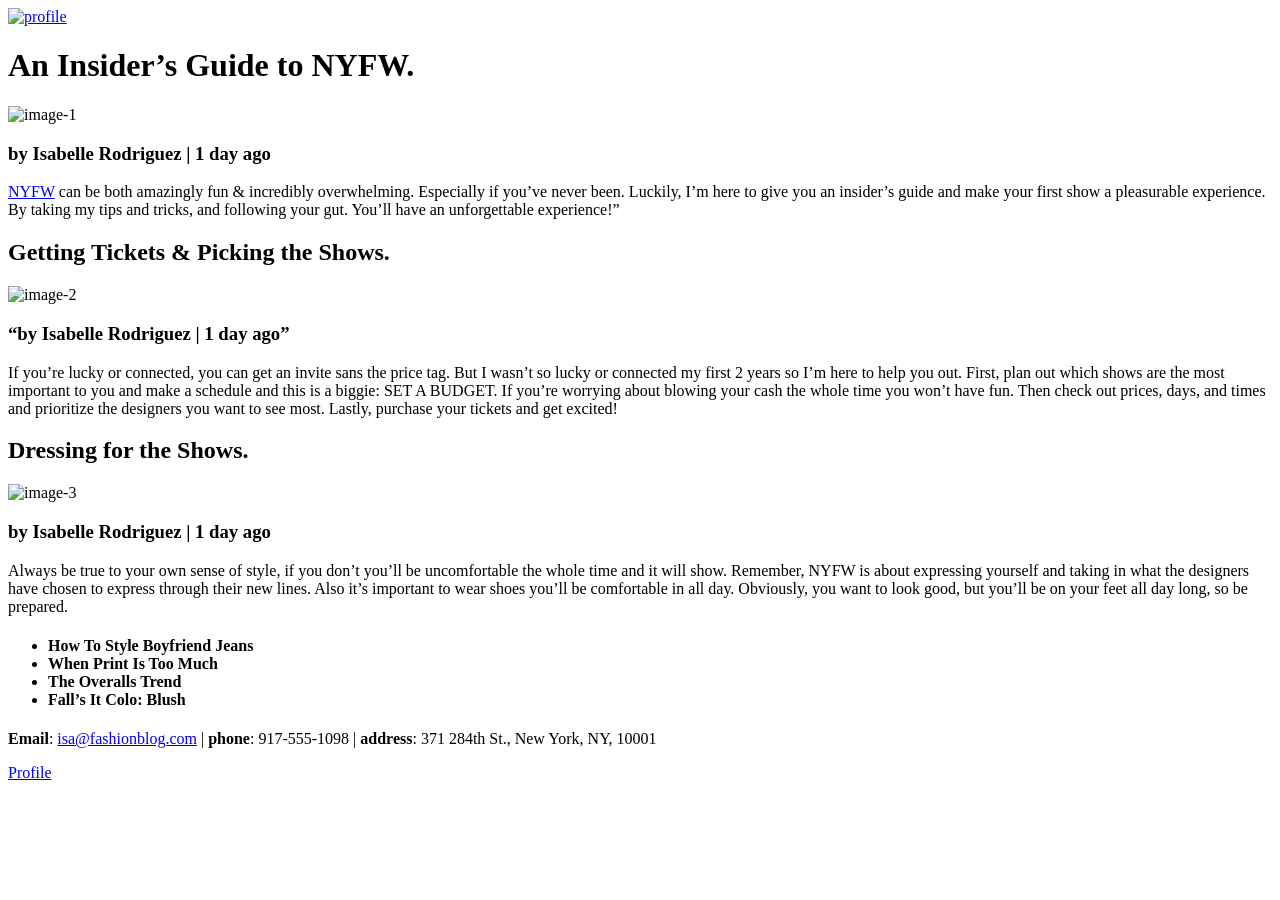
==== Fashion/index.html @ 3c7c3872 "Add files via upload" ====
<!DOCTYPE html>
<html lang="en">
<head>
    <meta charset="UTF-8">
    <meta name="viewport" content="width=device-width, initial-scale=1.0">
    <title>Everyday with si Isa</title>
</head>
<body>
    <a href="#contact">
    <img src="https://raw.githubusercontent.com/cbatuic/fashion-blog/main/profile.jpg" alt="profile">
    </a>
    <h1>An Insider’s Guide to NYFW.</h1>
    <img src="https://raw.githubusercontent.com/cbatuic/fashion-blog/main/image-one.jpeg" alt="image-1">
    <h3>by Isabelle Rodriguez | 1 day ago</h3>

    <p><a href = "https://en.wikipedia.org/wiki/New_York_Fashion_Week." target = "_blank" >NYFW</a> can be both amazingly fun & incredibly
        overwhelming. Especially if you’ve never been. Luckily, I’m here to give you an insider’s guide and
        make your first show a pleasurable experience. By taking my tips and tricks, and following your
        gut. You’ll have an unforgettable experience!”</p>
    <h2>Getting Tickets & Picking the Shows.</h2>
    <img src="https://raw.githubusercontent.com/cbatuic/fashion-blog/main/image-two.jpeg" alt="image-2">
    <h3>“by Isabelle Rodriguez | 1 day ago”</h3>
    <p>If you’re lucky or connected, you can get an invite sans the price tag. But I wasn’t so lucky or
        connected my first 2 years so I’m here to help you out. First, plan out which shows are the most
        important to you and make a schedule and this is a biggie: SET A BUDGET. If you’re worrying
        about blowing your cash the whole time you won’t have fun. Then check out prices, days, and
        times and prioritize the designers you want to see most. Lastly, purchase your tickets and get
        excited!</p>
    <h2>Dressing for the Shows.</h2>  
    <img src="https://raw.githubusercontent.com/cbatuic/fashion-blog/main/image-three.jpeg" alt="image-3">
    <h3>by Isabelle Rodriguez | 1 day ago</h3>
    <p>Always be true to your own sense of
        style, if you don’t you’ll be uncomfortable the whole time and it will show. Remember, NYFW is
        about expressing yourself and taking in what the designers have chosen to express through their
        new lines. Also it’s important to wear shoes you’ll be comfortable in all day. Obviously, you want to
        look good, but you’ll be on your feet all day long, so be prepared.
    </p>
    <h4>
        <ul>
            <li>How To Style Boyfriend Jeans</li>
            <li>When Print Is Too Much</li>
            <li>The Overalls Trend</li>
            <li>Fall’s It Colo: Blush</li>
        </ul>
    </h4>
    
</body>
<div id = 'contact'>
    <p><strong>Email</strong>: <a href="isa@fashionblog.com">isa@fashionblog.com</a> | <strong>phone</strong>: 917-555-1098 | <strong>address</strong>: 371 284th St., New York, NY,
        10001</p>
    <a href="Profile.html">Profile</a>
</div>
</html>
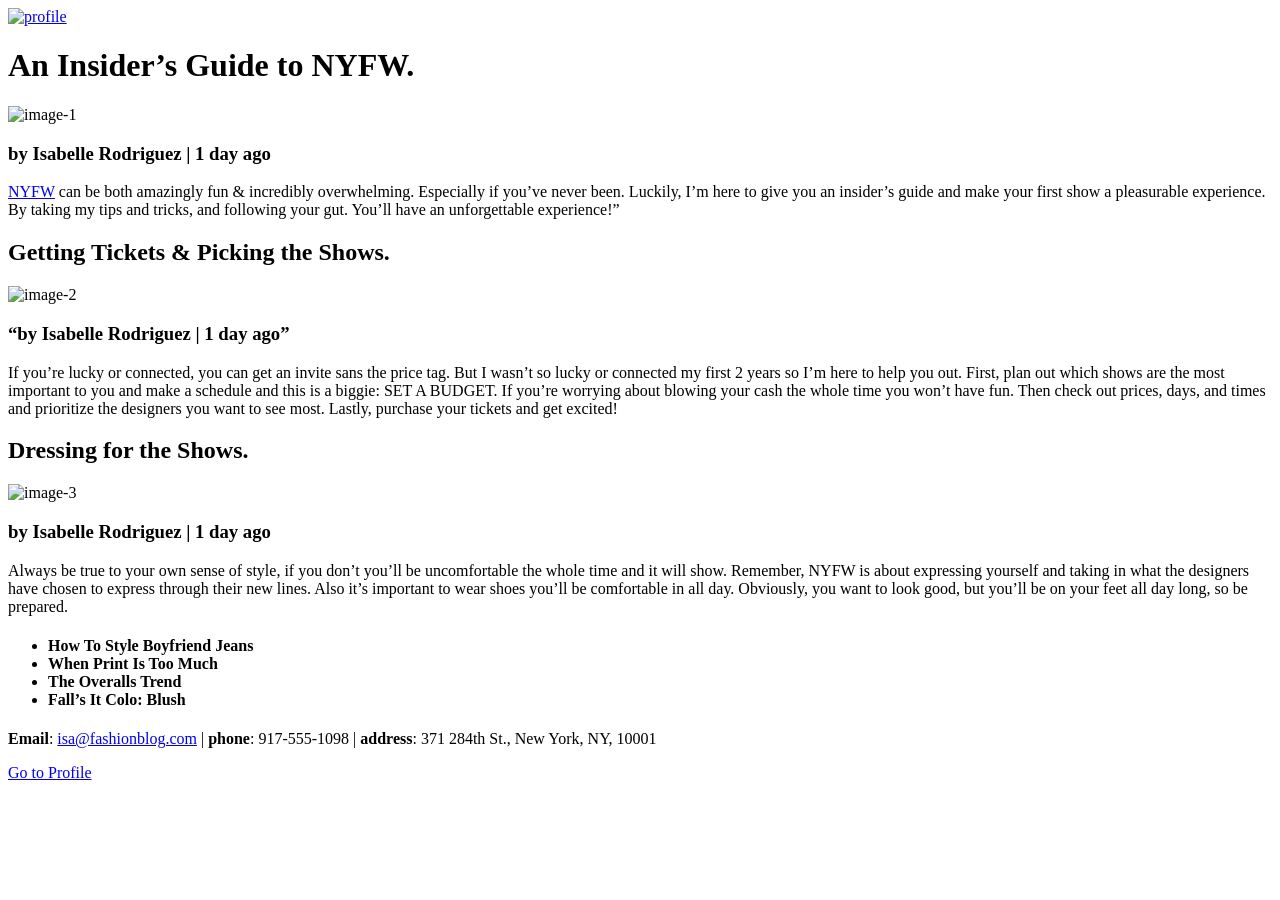
==== commit 18395c99: "Update index.html" ====
--- a/Fashion/index.html
+++ b/Fashion/index.html
@@ -48,6 +48,6 @@
 <div id = 'contact'>
     <p><strong>Email</strong>: <a href="isa@fashionblog.com">isa@fashionblog.com</a> | <strong>phone</strong>: 917-555-1098 | <strong>address</strong>: 371 284th St., New York, NY,
         10001</p>
-    <a href="Profile.html">Profile</a>
+    <a href="https://github.com/gwnzasha/gwnzasha.github.io">Go to Profile</a>
 </div>
-</html>+</html>
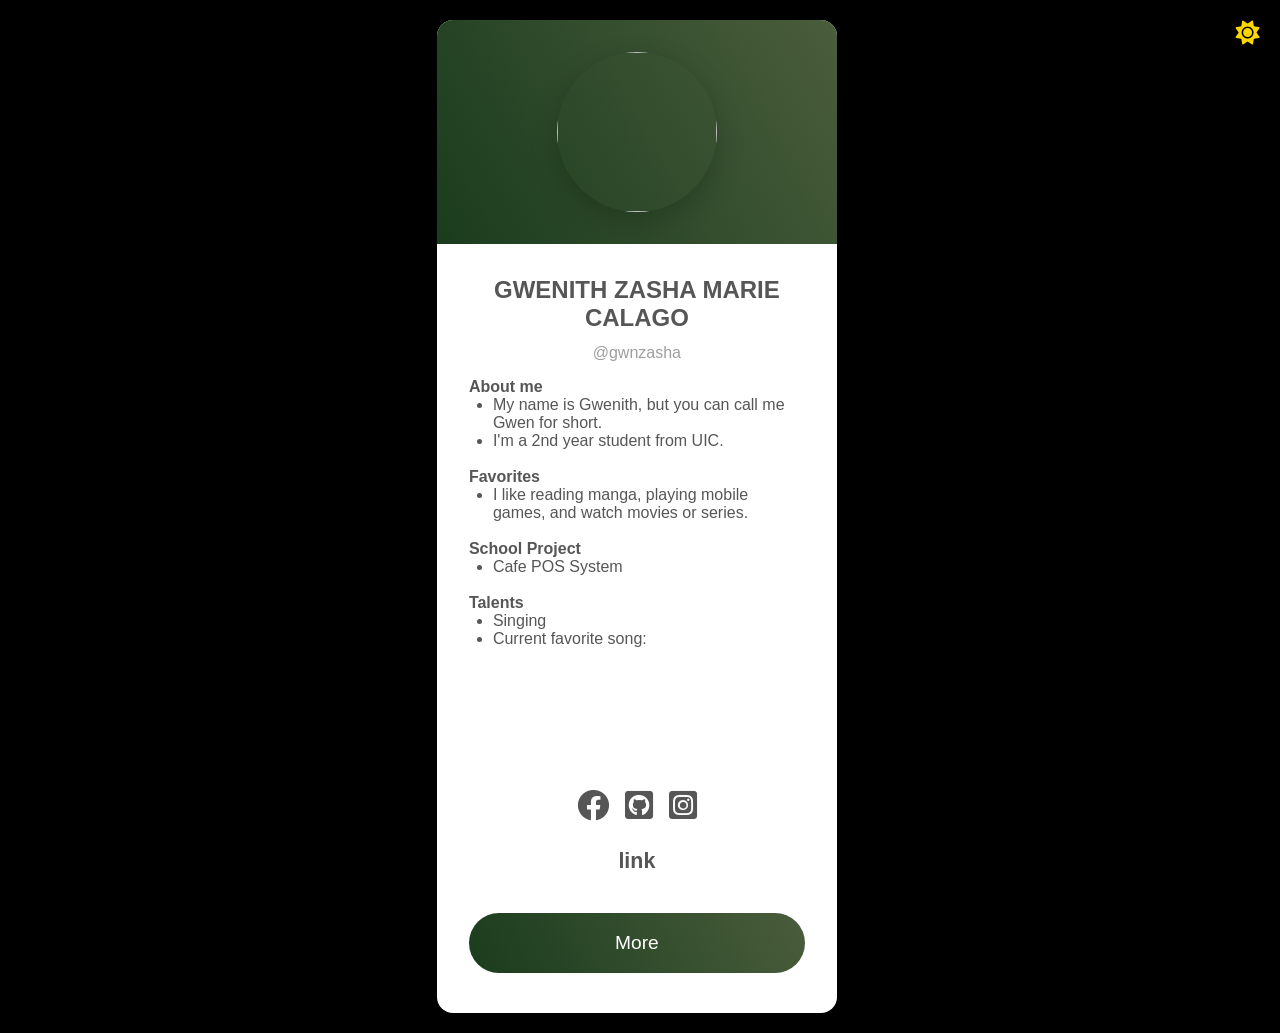
==== commit f337350f: "Add files via upload" ====
--- a/Fashion/index.html
+++ b/Fashion/index.html
@@ -3,51 +3,392 @@
 <head>
     <meta charset="UTF-8">
     <meta name="viewport" content="width=device-width, initial-scale=1.0">
-    <title>Everyday with si Isa</title>
+    <title>My Profile</title>
+    
+    <link rel="stylesheet" href="https://cdnjs.cloudflare.com/ajax/libs/font-awesome/6.0.0-beta3/css/all.min.css">
+<style>
+  * {
+    margin: 0;
+    padding: 0;
+    box-sizing: border-box;
+}
+/* Define CSS variables for light and dark modes */
+:root {
+    --background-light: #ffffff;
+    --background-dark: #000000;
+    --text-light: #000000;
+    --text-dark: #ffffff;
+    --container-light: #ffffff;
+    --container-dark: #333333;
+    --link-light: #565656;
+    --link-dark: #cccccc;
+    --button-bg-light: #1a3c1d;
+    --button-bg-dark: #4a5d3c;
+}
+
+/* Apply light mode colors */
+body {
+    background-color: var(--background-light);
+    color: var(--text-light);
+}
+
+.container {
+    background-color: var(--container-light);
+}
+
+.image {
+    background-image: linear-gradient(60deg, var(--button-bg-light), var(--button-bg-dark));
+}
+
+.content {
+    color: var(--text-light);
+}
+
+a {
+    color: var(--link-light);
+}
+
+.effect {
+    background-image: linear-gradient(60deg, var(--button-bg-light), var(--button-bg-dark));
+    color: var(--text-light);
+}
+
+/* Dark mode styles */
+[data-theme='dark'] body {
+    background-color: var(--background-dark);
+    color: var(--text-dark);
+}
+
+[data-theme='dark'] .container {
+    background-color: var(--container-dark);
+}
+
+[data-theme='dark'] .image {
+    background-image: linear-gradient(60deg, var(--button-bg-dark), var(--button-bg-dark));
+}
+
+[data-theme='dark'] .content {
+    color: var(--text-dark);
+}
+
+[data-theme='dark'] a {
+    color: var(--link-dark);
+}
+
+[data-theme='dark'] .effect {
+    background-image: linear-gradient(60deg, var(--button-bg-dark), var(--button-bg-dark));
+    color: var(--text-dark);
+}
+
+
+body {
+    display: flex;
+    justify-content: center;
+    align-items: flex-start;
+    padding: 20px; 
+    margin: 0; 
+    overflow: auto; /* Allow vertical scrolling */
+    position: relative; 
+    background-color: rgb(0, 0, 0);
+}
+body::before {
+    content: "";
+    position: absolute;
+    top: 0;
+    left: 0;
+    width: 100%;
+    height: 100%;
+    background: url('download.jfif') no-repeat center center fixed;
+    background-size: cover;
+    filter: blur(8px); /* Adjust the blur effect */
+    z-index: -1; 
+}
+
+.spotify-embed {
+    width: 100%; 
+    max-width: 300px;
+    height: 80px; 
+    margin: 1em auto; 
+}
+
+.container {
+    width: 100%;
+    max-width: 25em;
+    background-color: rgb(255, 255, 255);
+    overflow: hidden;
+    border-radius: 1em;
+    text-align: center;
+    font-family: 'Open Sans Condensed', sans-serif;
+    font-size: 1em;
+    box-shadow: 0 0.6em 1.8em rgba(0, 0, 0, 0.2); 
+}
+
+.image {
+    padding: 2em 0;
+    background-image: linear-gradient(60deg, #1a3c1d, #4a5d3c);
+    display: flex;
+    justify-content: center;
+    align-items: center;
+    position: relative;
+}
+
+.image img {
+    width: 10em; 
+    height: 10em; 
+    border-radius: 50%;
+    box-shadow: 0 0.6em 1.8em rgba(0, 0, 0, 0.2); 
+    object-fit: cover;
+}
+
+.content {
+    color: #565656;
+    padding: 2em; 
+    text-align: left; 
+}
+
+.name {
+    font-size: 1.5em;
+    text-transform: uppercase;
+    text-align: center; 
+}
+
+.username {
+    font-size: 1em;
+    color: #9e9e9e;
+    text-align: center;
+}
+
+.deets {
+    margin: 1em 0; 
+}
+
+h5 {
+    margin-bottom: 0.5em; 
+}
+
+ul {
+    list-style: disc; 
+    margin-left: 1.5em;
+    padding-left: 0; 
+}
+
+.links {
+    display: flex;
+    justify-content: center;
+    gap: 1em; /* Add gap between icons */
+    margin: 1.5em 0;
+}
+
+a {
+    text-decoration: none;
+    color: #565656;
+    transition: all 0.3s;
+    font-size: 2em;
+}
+
+.insta:hover {
+    color: rgb(255, 70, 101);
+    transform: scale(1.2); 
+}
+
+.git:hover {
+    color: rgb(0, 0, 0);
+    transform: scale(1.2); 
+}
+
+.facebook:hover {
+    color: rgb(4, 0, 255);
+    transform: scale(1.2); 
+}
+
+.details {
+    margin-bottom: 1.8em;
+    text-align: center; 
+}
+
+.effect {
+    text-align: center;
+    display: inline-block;
+    position: relative;
+    text-decoration: none;
+    color: white; 
+    text-transform: capitalize;
+    width: 100%;
+    background-image: linear-gradient(60deg, #1a3c1d, #4a5d3c);
+    font-size: 1.2em;
+    padding: 1em 3em;
+    border-radius: 5em;
+    overflow: hidden;
+    transition: all 0.3s; 
+}
+
+.effect.effect-4:before {
+    content: "\f2b6";
+    font-family: FontAwesome;
+    display: flex;
+    align-items: center;
+    justify-content: center;
+    position: absolute;
+    top: 0;
+    left: 0;
+    width: 100%;
+    height: 100%;
+    text-align: center;
+    font-size: 1.8em;
+    transform: scale(0, 1);
+    transition: transform 0.3s;
+}
+
+.effect.effect-4:hover {
+    text-indent: -9999px;
+}
+
+.effect.effect-4:hover:before {
+    transform: scale(1, 1);
+    text-indent: 0;
+}
+
+
+/* Minimalistic Toggle Button Styles */
+.theme-toggle {
+    background: none;
+    border: none;
+    font-size: 1.5em; 
+    cursor: pointer;
+    transition: color 0.3s;
+    color: var(--text-color);
+    position: fixed;
+    top: 20px; 
+    right: 20px; 
+    z-index: 10; 
+}
+
+.theme-toggle:focus {
+    outline: none;
+}
+
+.theme-toggle.light-mode {
+    color: #FFD700; 
+}
+
+.theme-toggle.dark-mode {
+    color: #1E90FF;
+}
+
+/* Minimalistic Toggle Button Styles */
+.theme-toggle {
+    background: none;
+    border: none;
+    font-size: 1.5em;
+    cursor: pointer;
+    transition: color 0.3s;
+    color: var(--text-color);
+    position: fixed;
+    top: 20px;
+    right: 20px; 
+    z-index: 10; 
+}
+
+.theme-toggle:focus {
+    outline: none;
+}
+
+.theme-toggle.light-mode::before {
+    content: "\f185"; /* FontAwesome sun icon */
+    font-family: 'Font Awesome 5 Free';
+    font-weight: 900; /* Required for solid icons */
+}
+
+.theme-toggle.dark-mode::before {
+    content: "\f186"; /* FontAwesome moon icon */
+    font-family: 'Font Awesome 5 Free';
+    font-weight: 900; /* Required for solid icons */
+}
+
+</style>
 </head>
 <body>
-    <a href="#contact">
-    <img src="https://raw.githubusercontent.com/cbatuic/fashion-blog/main/profile.jpg" alt="profile">
-    </a>
-    <h1>An Insider’s Guide to NYFW.</h1>
-    <img src="https://raw.githubusercontent.com/cbatuic/fashion-blog/main/image-one.jpeg" alt="image-1">
-    <h3>by Isabelle Rodriguez | 1 day ago</h3>
-
-    <p><a href = "https://en.wikipedia.org/wiki/New_York_Fashion_Week." target = "_blank" >NYFW</a> can be both amazingly fun & incredibly
-        overwhelming. Especially if you’ve never been. Luckily, I’m here to give you an insider’s guide and
-        make your first show a pleasurable experience. By taking my tips and tricks, and following your
-        gut. You’ll have an unforgettable experience!”</p>
-    <h2>Getting Tickets & Picking the Shows.</h2>
-    <img src="https://raw.githubusercontent.com/cbatuic/fashion-blog/main/image-two.jpeg" alt="image-2">
-    <h3>“by Isabelle Rodriguez | 1 day ago”</h3>
-    <p>If you’re lucky or connected, you can get an invite sans the price tag. But I wasn’t so lucky or
-        connected my first 2 years so I’m here to help you out. First, plan out which shows are the most
-        important to you and make a schedule and this is a biggie: SET A BUDGET. If you’re worrying
-        about blowing your cash the whole time you won’t have fun. Then check out prices, days, and
-        times and prioritize the designers you want to see most. Lastly, purchase your tickets and get
-        excited!</p>
-    <h2>Dressing for the Shows.</h2>  
-    <img src="https://raw.githubusercontent.com/cbatuic/fashion-blog/main/image-three.jpeg" alt="image-3">
-    <h3>by Isabelle Rodriguez | 1 day ago</h3>
-    <p>Always be true to your own sense of
-        style, if you don’t you’ll be uncomfortable the whole time and it will show. Remember, NYFW is
-        about expressing yourself and taking in what the designers have chosen to express through their
-        new lines. Also it’s important to wear shoes you’ll be comfortable in all day. Obviously, you want to
-        look good, but you’ll be on your feet all day long, so be prepared.
-    </p>
-    <h4>
-        <ul>
-            <li>How To Style Boyfriend Jeans</li>
-            <li>When Print Is Too Much</li>
-            <li>The Overalls Trend</li>
-            <li>Fall’s It Colo: Blush</li>
-        </ul>
-    </h4>
+    <div class = "container">
+        <div class = "image">
+            <img src="✯ (1).jfif">
+            <button class="theme-toggle light-mode" id="theme-toggle"></button>
+
+        </div>
+        <div class="content">
+            <h5 class ="name">Gwenith Zasha Marie Calago</h5>
+            
+            <p class="username">@gwnzasha</p>
+          
+            <div class = "deets">
+                
+            <h4 class="about">About me</h4>
+            <ul>
+                <li>My name is Gwenith, but you can call me Gwen for short.</li>
+                <li>I'm a 2nd year student from UIC.</li>
+            </ul>
+
+            <br>
+            <h4 class="fav">Favorites</h4>
+            <ul>
+                <li>I like reading manga, playing mobile games, and watch movies or series.</li>
+                
+            </ul>
+
+            <br>
+            <h4 class="proj">School Project</h4>
+            <ul>
+                <li>Cafe POS System</li>             
+            </ul>
+
+            <br>
+            <h4 class="tal">Talents</h4>
+            <ul>
+                <li>Singing</li>
+                <li>Current favorite song: </li>
+                <iframe class="spotify-embed" style="border-radius:12px" src="https://open.spotify.com/embed/track/19RybK6XDbAVpcdxSbZL1o?utm_source=generator" frameBorder="0" allowfullscreen="" allow="autoplay; clipboard-write; encrypted-media; fullscreen; picture-in-picture" loading="lazy"></iframe>            </ul>
+
+        </div>
+            <div class="links">
+                <a class="facebook" href="https://www.facebook.com/gwenithzashamarie.calago?mibextid=ZbWKwL"
+                   target="_blank"
+                   title="GFG_facebook">
+                    <i class="fab fa-facebook"></i>
+                </a>
+                <a class="git" href=
+"https://github.com/gwnzasha/gwnzasha.github.io" title="GFG_github"
+                   target="_blank">
+                    <i class="fab fa-github-square"></i>
+                </a>
+                <a class="insta" href=
+"https://www.instagram.com/gwenzsha?igsh=aWNrZXdpM29nMjhw"
+                   target="_blank"
+                   title="GFG_instagram">
+                    <i class="fab fa-instagram-square"></i> </a>
+                </div>
+                 <a href="Fashion/fashion.html" target="_blank"><h6 class="details">
+                  link
+               </h6></a> 
+                <a class="effect effect-4" href="Main.html" target="_blank">
+                    More
+                </a>
+            </div>
+        </div>
+     
+        <!-- This is link of adding small images
+             which are used in the link section  -->
+        <script src="https://kit.fontawesome.com/704ff50790.js"
+                crossorigin="anonymous">
+        </script>
+
+<script> document.getElementById('theme-toggle').addEventListener('click', () => {
+  const currentTheme = document.documentElement.getAttribute('data-theme');
+  const newTheme = currentTheme === 'dark' ? 'light' : 'dark';
+  document.documentElement.setAttribute('data-theme', newTheme);
+  document.getElementById('theme-toggle').classList.toggle('dark-mode', newTheme === 'dark');
+  document.getElementById('theme-toggle').classList.toggle('light-mode', newTheme === 'light');
+});
+</script>
+
     
 </body>
-<div id = 'contact'>
-    <p><strong>Email</strong>: <a href="isa@fashionblog.com">isa@fashionblog.com</a> | <strong>phone</strong>: 917-555-1098 | <strong>address</strong>: 371 284th St., New York, NY,
-        10001</p>
-    <a href="https://github.com/gwnzasha/gwnzasha.github.io">Go to Profile</a>
-</div>
-</html>
+</html>s
